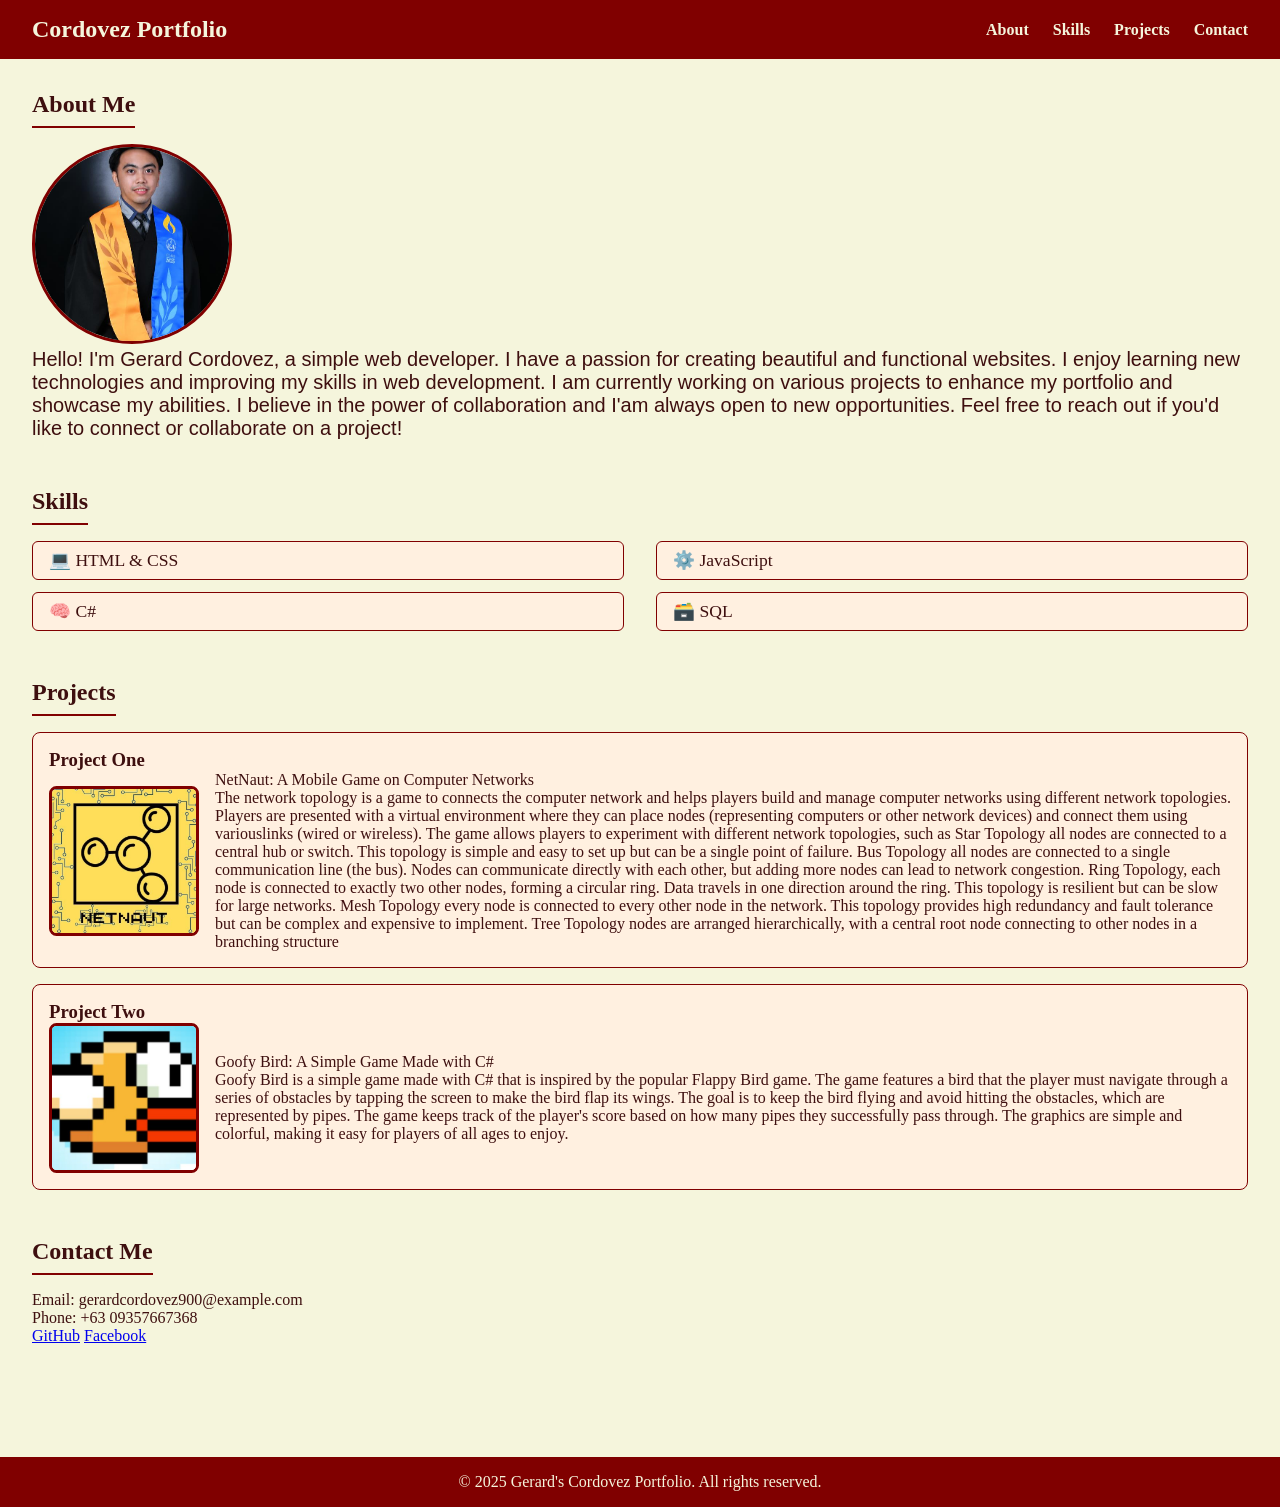
==== bruh.html @ c71d1fa4 "Initial commit: Portfolio Site" ====
<!DOCTYPE html>
<html lang="en">
<head>
  <meta charset="UTF-8" />
  <meta name="viewport" content="width=device-width, initial-scale=1.0" />
  <title>My Portfolio</title>
  <style>
    * {
      margin: 0;
      padding: 0;
      box-sizing: border-box;
      scroll-behavior: smooth;
      font-family: Verdana;
    }

    body {
      background-color: #f5f5dc; 
      color: #3e0f0f; 
      font-family: 'Poppins';
    }

    header {
      background-color: #800000; 
      padding: 1rem 2rem;
      color: beige;
      position: sticky;
      top: 0;
      z-index: 1000;
    }

    nav {
      display: flex;
      justify-content: space-between;
      align-items: center;
    }

    nav ul {
      list-style: none;
      display: flex;
      gap: 1.5rem;
    }

    nav a {
      color: beige;
      text-decoration: none;
      font-weight: bold;
    }

    nav a:hover {
      text-decoration: underline;
    }

    main {
      padding: 2rem;
    }

    section {
      margin-bottom: 3rem;
    }

    h2 {
      margin-bottom: 1rem;
      border-bottom: 2px solid maroon;
      display: inline-block;
      padding-bottom: 0.5rem;
    }

    .project {
    background-color: #fff0e0;
    border: 1px solid #800000;
    padding: 1rem;
    margin-bottom: 1rem;
    border-radius: 8px;
    transition: transform 0.3s, box-shadow 0.3s;
    }
    .project:hover {
    transform: scale(1.03);
    box-shadow: 0 4px 20px rgba(128, 0, 0, 0.3);
    background-color: #fef5e6;
    }   

    footer {
      background-color: #800000;
      color: beige;
      text-align: center;
      padding: 1rem;
      margin-top: 2rem;
    }   
    .profile-pic {
    width: 200px;
    height: 200px;
    border-radius: 50%;
    object-fit: cover;
    border: 3px solid #800000;
    } 
    .project-container {
    display: flex;
    align-items: center;
    gap: 1rem; 
    }
    .NetNaut-pic {
    width: 150px;
    height: 150px;
    border-radius: 5%;
    border: 3px solid #800000;
    object-fit: cover    
    }
    .Flappy-bird-pic {
    width: 150px;
    height: 150px;
    border-radius: 5%;
    border: 3px solid #800000;
    object-fit: cover;  
    }
    .skills-list {
    list-style: none;
    padding-left: 0;
    display: grid;
    grid-template-columns: 1fr 1fr;
    gap: 0.75rem 2rem;
    font-size: 1.1rem;
    }
    .skills-list li {
    background-color: #fff0e0;
    border: 1px solid #800000;
     padding: 0.5rem 1rem;
     border-radius: 6px;
     font-weight: 500;
    display: flex;
     align-items: center;
    gap: 0.5rem;
     transition: background-color 0.3s, transform 0.2s;
    }
    .skills-list li:hover {
     background-color: #fce9d8;
    transform: translateY(-2px);
    }
  </style>
</head>
<body>
  <header>
    <nav>
      <h1>Cordovez Portfolio</h1>
      <ul>
        <li><a href="#about">About</a></li>
        <li><a href="#skills">Skills</a></li>
        <li><a href="#projects">Projects</a></li>   
        <li><a href="#contact">Contact</a></li>
      </ul>
    </nav>
  </header>

  <main>
    <section id="about">
  <h2>About Me</h2>
  <div>
  <img src="profile.jpg" alt="Profile Picture" class="profile-pic" />
<p style="font-size: 20px; font-family: 'Poppins', sans-serif;">Hello! I'm Gerard Cordovez, a simple web developer. I have a passion for creating beautiful and functional websites. I enjoy learning new technologies and improving my skills in web development.
    I am currently working on various projects to enhance my portfolio and showcase my abilities. I believe in the power of collaboration and I'am always open to new opportunities. Feel free to reach out if you'd like to connect or collaborate on a project!
</p>
  </div>
</section>

    <section id="skills">
  <h2>Skills</h2>
  <ul class="skills-list">
    <li>💻 HTML & CSS</li>
    <li>⚙️ JavaScript</li>
    <li>🧠 C#</li>
    <li>🗃️ SQL</li>
  </ul>
</section>

    <section id="projects">
      <h2>Projects</h2>
      <div class="project">
        <h3>Project One</h3>
        <div class="project-container">
        <img src="NetNaut.jpg" alt="NetNaut Picture" class="NetNaut-pic" />
        <p>NetNaut: A Mobile Game on Computer Networks <br>
The network topology is a game to connects the computer network and helps players build 
and manage computer networks using different network topologies. Players are presented 
with a virtual environment where they can place nodes (representing computers or other 
network devices) and connect them using variouslinks (wired or wireless). The game allows 
players to experiment with different network topologies, such as Star Topology all nodes 
are connected to a central hub or switch. This topology is simple and easy to set up but can 
be a single point of failure. Bus Topology all nodes are connected to a single communication 
line (the bus). Nodes can communicate directly with each other, but adding more nodes can 
lead to network congestion. Ring Topology, each node is connected to exactly two other 
nodes, forming a circular ring. Data travels in one direction around the ring. This topology 
is resilient but can be slow for large networks. Mesh Topology every node is connected to 
every other node in the network. This topology provides high redundancy and fault 
tolerance but can be complex and expensive to implement. Tree Topology nodes are 
arranged hierarchically, with a central root node connecting to other nodes in a branching 
structure</p>
        </div>
    </div>
      <div class="project">
        <h3>Project Two</h3>
        <div class="project-container">
        <img src="Flappy Bird.jpg" alt="Flappy Bird Picture" class="Flappy-bird-pic" />
        <p>Goofy Bird: A Simple Game Made with C#<br>
        Goofy Bird is a simple game made with C# that is inspired by the popular Flappy Bird game.
        The game features a bird that the player must navigate through a series of obstacles by tapping the screen to make the bird flap its wings. 
        The goal is to keep the bird flying and avoid hitting the obstacles, which are represented by pipes. The game keeps track of the player's score based on how many pipes they successfully pass through. 
        The graphics are simple and colorful, making it easy for players of all ages to enjoy.</p>          
      </div>
    </section>

    <section id="contact">
      <h2>Contact Me</h2>
      <p>Email: gerardcordovez900@example.com</p>
      <p>Phone: +63 09357667368</p>
      <a href="https://github.com/Gerard1603" class="btn" target="_blank">GitHub</a>
  <a href="https://www.facebook.com/share/176tAjxJfA/?mibextid=wwXIfr" class="btn" target="_blank">Facebook</a>
    </section>
  </main>

  <footer>
    <p>&copy; 2025 Gerard's Cordovez Portfolio. All rights reserved.</p>
  </footer>
</body>
</html>
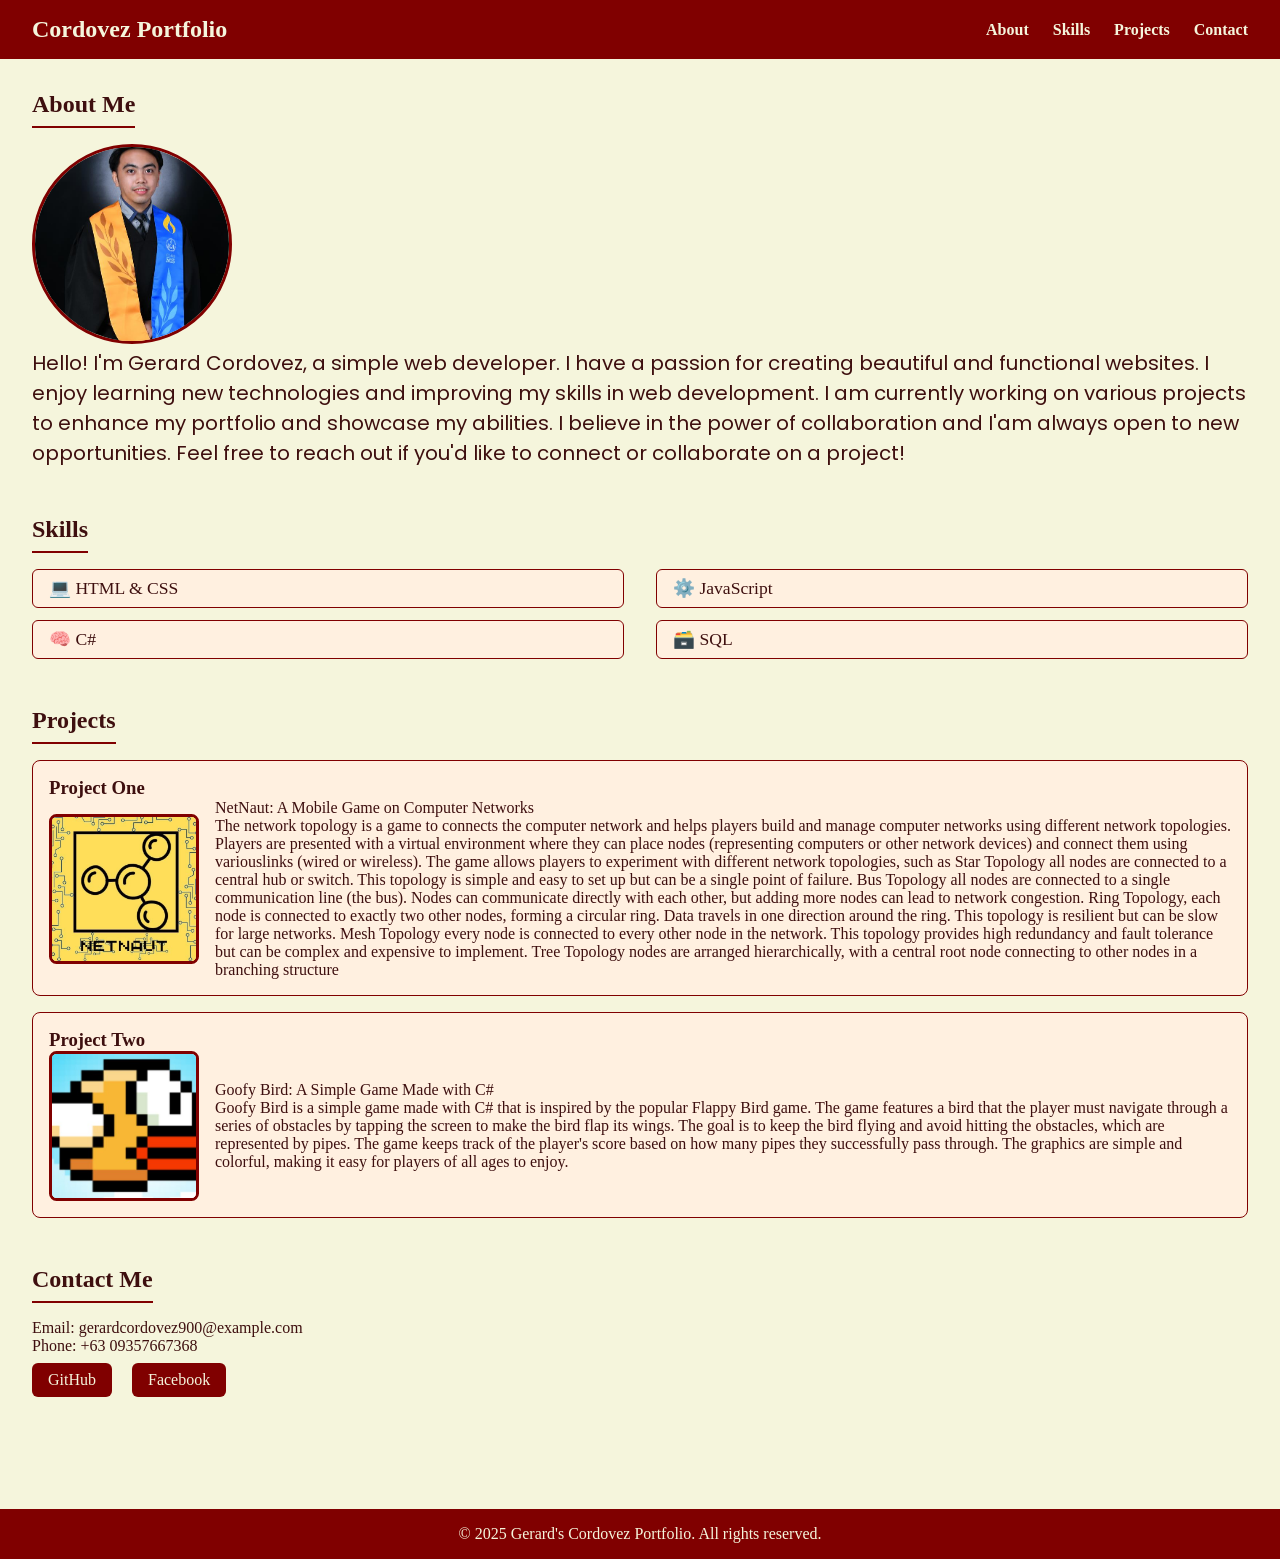
==== commit fe7dd192: "Initial commit" ====
--- a/bruh.html
+++ b/bruh.html
@@ -1,6 +1,7 @@
 <!DOCTYPE html>
 <html lang="en">
 <head>
+  <link href="https://fonts.googleapis.com/css2?family=Poppins&display=swap" rel="stylesheet">
   <meta charset="UTF-8" />
   <meta name="viewport" content="width=device-width, initial-scale=1.0" />
   <title>My Portfolio</title>
@@ -64,7 +65,6 @@
       display: inline-block;
       padding-bottom: 0.5rem;
     }
-
     .project {
     background-color: #fff0e0;
     border: 1px solid #800000;
@@ -74,11 +74,10 @@
     transition: transform 0.3s, box-shadow 0.3s;
     }
     .project:hover {
-    transform: scale(1.03);
-    box-shadow: 0 4px 20px rgba(128, 0, 0, 0.3);
-    background-color: #fef5e6;
+      transform: scale(1.03);
+      box-shadow: 0 4px 20px rgba(128, 0, 0, 0.3);
+      background-color: #fef5e6;
     }   
-
     footer {
       background-color: #800000;
       color: beige;
@@ -87,53 +86,68 @@
       margin-top: 2rem;
     }   
     .profile-pic {
-    width: 200px;
-    height: 200px;
-    border-radius: 50%;
-    object-fit: cover;
-    border: 3px solid #800000;
+      width: 200px;
+      height: 200px;
+      border-radius: 50%;
+      object-fit: cover;
+      border: 3px solid #800000;
     } 
     .project-container {
-    display: flex;
-    align-items: center;
-    gap: 1rem; 
+      display: flex;
+      align-items: center;
+      gap: 1rem; 
     }
     .NetNaut-pic {
-    width: 150px;
-    height: 150px;
-    border-radius: 5%;
-    border: 3px solid #800000;
-    object-fit: cover    
+      width: 150px;
+      height: 150px;
+      border-radius: 5%;
+      border: 3px solid #800000;
+      object-fit: cover;    
     }
     .Flappy-bird-pic {
-    width: 150px;
-    height: 150px;
-    border-radius: 5%;
-    border: 3px solid #800000;
-    object-fit: cover;  
+      width: 150px;
+      height: 150px;
+      border-radius: 5%;
+      border: 3px solid #800000;
+      object-fit: cover;  
     }
     .skills-list {
-    list-style: none;
-    padding-left: 0;
-    display: grid;
-    grid-template-columns: 1fr 1fr;
-    gap: 0.75rem 2rem;
-    font-size: 1.1rem;
+      list-style: none;
+      padding-left: 0;
+      display: grid;
+      grid-template-columns: 1fr 1fr;
+      gap: 0.75rem 2rem;
+      font-size: 1.1rem;
     }
     .skills-list li {
-    background-color: #fff0e0;
-    border: 1px solid #800000;
-     padding: 0.5rem 1rem;
-     border-radius: 6px;
-     font-weight: 500;
-    display: flex;
-     align-items: center;
-    gap: 0.5rem;
-     transition: background-color 0.3s, transform 0.2s;
+      background-color: #fff0e0;
+      border: 1px solid #800000;
+      padding: 0.5rem 1rem;
+      border-radius: 6px;
+      font-weight: 500;
+      display: flex;
+      align-items: center;
+      gap: 0.5rem;
+      transition: background-color 0.3s, transform 0.2s;
     }
     .skills-list li:hover {
-     background-color: #fce9d8;
-    transform: translateY(-2px);
+      background-color: #fce9d8;
+      transform: translateY(-2px);
+    }
+    .btn {
+      display: inline-block;
+      margin-top: 0.5rem;
+      margin-right: 1rem;
+      padding: 0.5rem 1rem;
+      background-color: #800000;
+      color: beige;
+      text-decoration: none;
+      border-radius: 6px;
+      transition: background-color 0.3s, transform 0.2s;
+    }
+    .btn:hover {
+      background-color: #a00000;
+      transform: scale(1.05);
     }
   </style>
 </head>
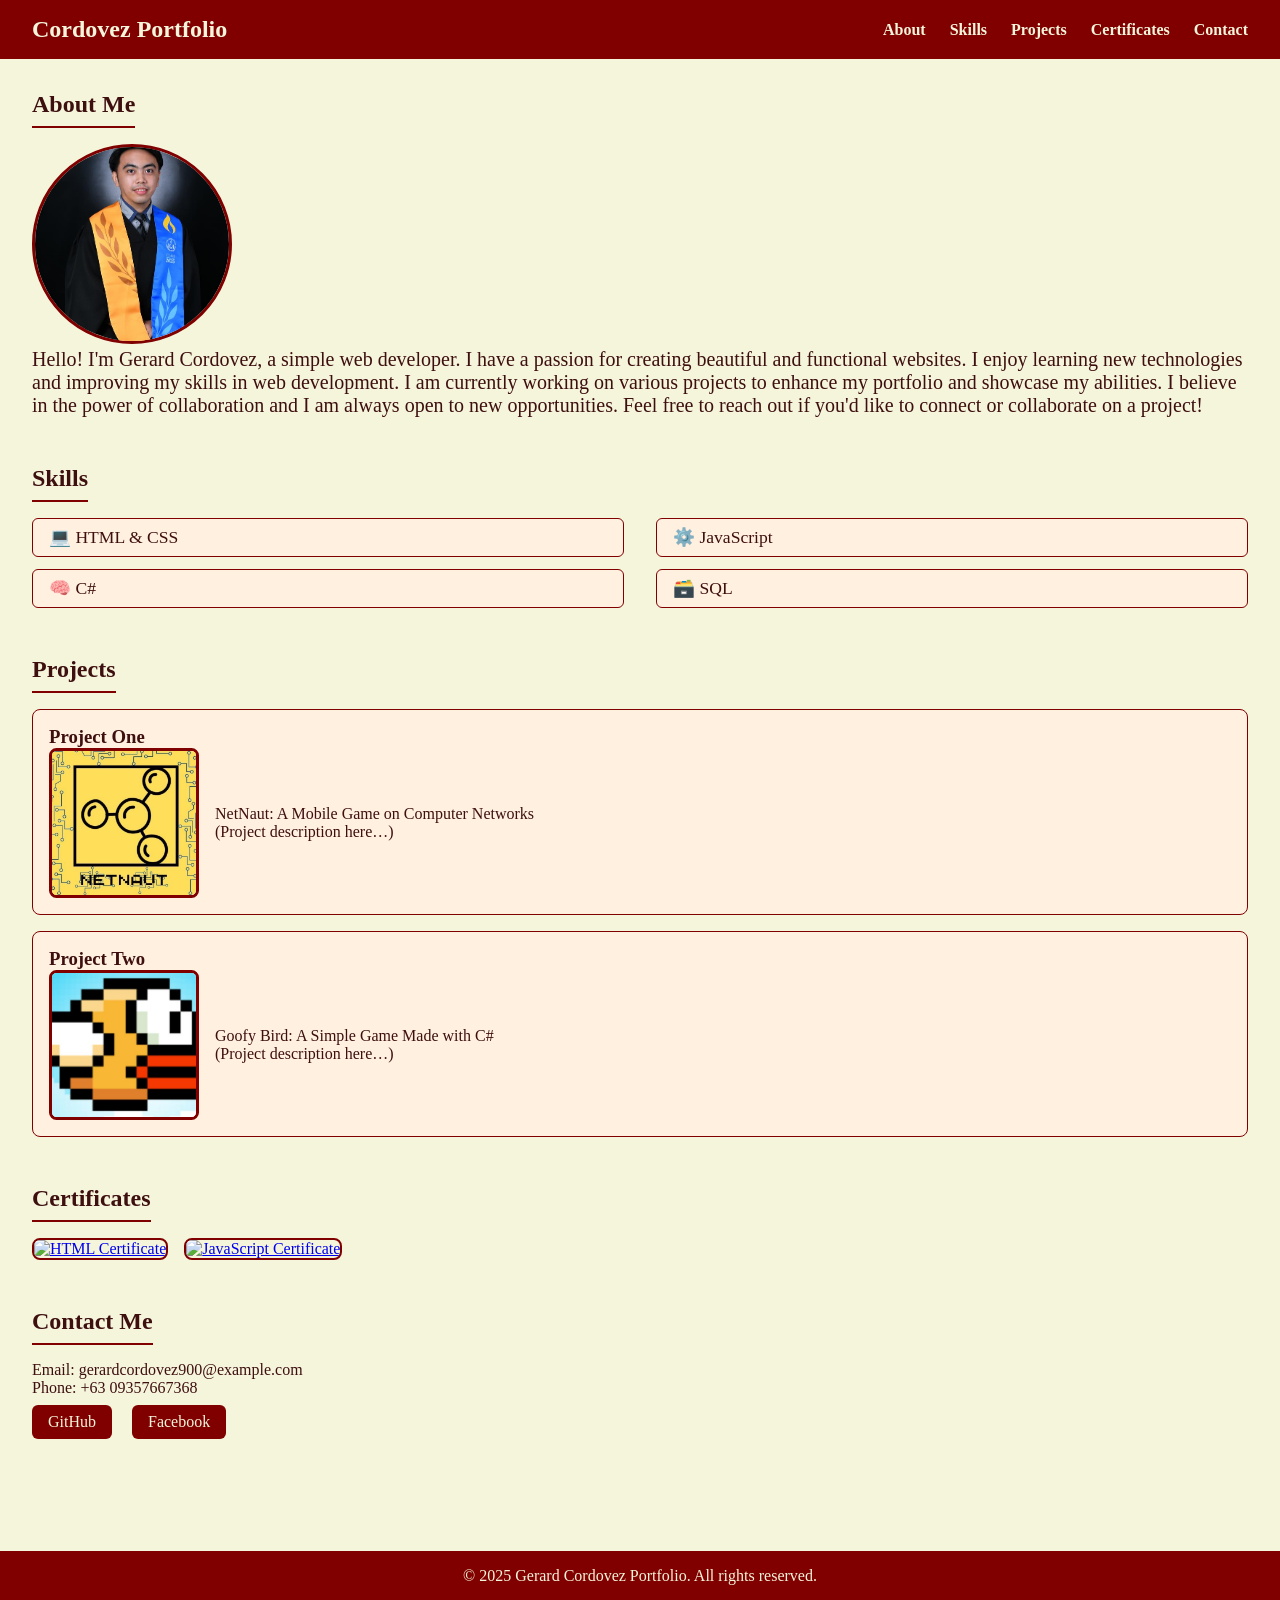
==== commit 1a0407f7: "Add Portfolio" ====
--- a/bruh.html
+++ b/bruh.html
@@ -65,52 +65,53 @@
       display: inline-block;
       padding-bottom: 0.5rem;
     }
+
     .project {
-    background-color: #fff0e0;
-    border: 1px solid #800000;
-    padding: 1rem;
-    margin-bottom: 1rem;
-    border-radius: 8px;
-    transition: transform 0.3s, box-shadow 0.3s;
-    }
+      background-color: #fff0e0;
+      border: 1px solid #800000;
+      padding: 1rem;
+      margin-bottom: 1rem;
+      border-radius: 8px;
+      transition: transform 0.3s, box-shadow 0.3s;
+    }
+
     .project:hover {
       transform: scale(1.03);
       box-shadow: 0 4px 20px rgba(128, 0, 0, 0.3);
       background-color: #fef5e6;
-    }   
+    }
+
     footer {
       background-color: #800000;
       color: beige;
       text-align: center;
       padding: 1rem;
       margin-top: 2rem;
-    }   
+    }
+
     .profile-pic {
       width: 200px;
       height: 200px;
       border-radius: 50%;
       object-fit: cover;
       border: 3px solid #800000;
-    } 
+    }
+
     .project-container {
       display: flex;
       align-items: center;
       gap: 1rem; 
     }
-    .NetNaut-pic {
+
+    .NetNaut-pic,
+    .Flappy-bird-pic {
       width: 150px;
       height: 150px;
       border-radius: 5%;
       border: 3px solid #800000;
       object-fit: cover;    
     }
-    .Flappy-bird-pic {
-      width: 150px;
-      height: 150px;
-      border-radius: 5%;
-      border: 3px solid #800000;
-      object-fit: cover;  
-    }
+
     .skills-list {
       list-style: none;
       padding-left: 0;
@@ -119,6 +120,7 @@
       gap: 0.75rem 2rem;
       font-size: 1.1rem;
     }
+
     .skills-list li {
       background-color: #fff0e0;
       border: 1px solid #800000;
@@ -130,10 +132,12 @@
       gap: 0.5rem;
       transition: background-color 0.3s, transform 0.2s;
     }
+
     .skills-list li:hover {
       background-color: #fce9d8;
       transform: translateY(-2px);
     }
+
     .btn {
       display: inline-block;
       margin-top: 0.5rem;
@@ -145,9 +149,34 @@
       border-radius: 6px;
       transition: background-color 0.3s, transform 0.2s;
     }
+
     .btn:hover {
       background-color: #a00000;
       transform: scale(1.05);
+    }
+
+    /* 🎓 Certificates section styling */
+    #certificates {
+      margin-bottom: 3rem;
+    }
+
+    .certificate-gallery {
+      display: flex;
+      flex-wrap: wrap;
+      gap: 1rem;
+    }
+
+    .certificate-img {
+      width: 250px;
+      height: auto;
+      border: 2px solid #800000;
+      border-radius: 8px;
+      transition: transform 0.3s, box-shadow 0.3s;
+    }
+
+    .certificate-img:hover {
+      transform: scale(1.05);
+      box-shadow: 0 4px 20px rgba(128, 0, 0, 0.3);
     }
   </style>
 </head>
@@ -158,7 +187,8 @@
       <ul>
         <li><a href="#about">About</a></li>
         <li><a href="#skills">Skills</a></li>
-        <li><a href="#projects">Projects</a></li>   
+        <li><a href="#projects">Projects</a></li>
+        <li><a href="#certificates">Certificates</a></li> <!-- 🔥 Added Certificates nav link -->
         <li><a href="#contact">Contact</a></li>
       </ul>
     </nav>
@@ -166,72 +196,74 @@
 
   <main>
     <section id="about">
-  <h2>About Me</h2>
-  <div>
-  <img src="profile.jpg" alt="Profile Picture" class="profile-pic" />
-<p style="font-size: 20px; font-family: 'Poppins', sans-serif;">Hello! I'm Gerard Cordovez, a simple web developer. I have a passion for creating beautiful and functional websites. I enjoy learning new technologies and improving my skills in web development.
-    I am currently working on various projects to enhance my portfolio and showcase my abilities. I believe in the power of collaboration and I'am always open to new opportunities. Feel free to reach out if you'd like to connect or collaborate on a project!
-</p>
-  </div>
-</section>
+      <h2>About Me</h2>
+      <div>
+        <img src="profile.jpg" alt="Profile Picture" class="profile-pic" />
+        <p style="font-size: 20px;">Hello! I'm Gerard Cordovez, a simple web developer. I have a passion for creating beautiful and functional websites. I enjoy learning new technologies and improving my skills in web development.
+        I am currently working on various projects to enhance my portfolio and showcase my abilities. I believe in the power of collaboration and I am always open to new opportunities. Feel free to reach out if you'd like to connect or collaborate on a project!</p>
+      </div>
+    </section>
 
     <section id="skills">
-  <h2>Skills</h2>
-  <ul class="skills-list">
-    <li>💻 HTML & CSS</li>
-    <li>⚙️ JavaScript</li>
-    <li>🧠 C#</li>
-    <li>🗃️ SQL</li>
-  </ul>
-</section>
+      <h2>Skills</h2>
+      <ul class="skills-list">
+        <li>💻 HTML & CSS</li>
+        <li>⚙️ JavaScript</li>
+        <li>🧠 C#</li>
+        <li>🗃️ SQL</li>
+      </ul>
+    </section>
 
     <section id="projects">
       <h2>Projects</h2>
       <div class="project">
         <h3>Project One</h3>
         <div class="project-container">
-        <img src="NetNaut.jpg" alt="NetNaut Picture" class="NetNaut-pic" />
-        <p>NetNaut: A Mobile Game on Computer Networks <br>
-The network topology is a game to connects the computer network and helps players build 
-and manage computer networks using different network topologies. Players are presented 
-with a virtual environment where they can place nodes (representing computers or other 
-network devices) and connect them using variouslinks (wired or wireless). The game allows 
-players to experiment with different network topologies, such as Star Topology all nodes 
-are connected to a central hub or switch. This topology is simple and easy to set up but can 
-be a single point of failure. Bus Topology all nodes are connected to a single communication 
-line (the bus). Nodes can communicate directly with each other, but adding more nodes can 
-lead to network congestion. Ring Topology, each node is connected to exactly two other 
-nodes, forming a circular ring. Data travels in one direction around the ring. This topology 
-is resilient but can be slow for large networks. Mesh Topology every node is connected to 
-every other node in the network. This topology provides high redundancy and fault 
-tolerance but can be complex and expensive to implement. Tree Topology nodes are 
-arranged hierarchically, with a central root node connecting to other nodes in a branching 
-structure</p>
+          <img src="NetNaut.jpg" alt="NetNaut Picture" class="NetNaut-pic" />
+          <p>NetNaut: A Mobile Game on Computer Networks <br>
+            (Project description here…)
+          </p>
         </div>
-    </div>
+      </div>
+
       <div class="project">
         <h3>Project Two</h3>
         <div class="project-container">
-        <img src="Flappy Bird.jpg" alt="Flappy Bird Picture" class="Flappy-bird-pic" />
-        <p>Goofy Bird: A Simple Game Made with C#<br>
-        Goofy Bird is a simple game made with C# that is inspired by the popular Flappy Bird game.
-        The game features a bird that the player must navigate through a series of obstacles by tapping the screen to make the bird flap its wings. 
-        The goal is to keep the bird flying and avoid hitting the obstacles, which are represented by pipes. The game keeps track of the player's score based on how many pipes they successfully pass through. 
-        The graphics are simple and colorful, making it easy for players of all ages to enjoy.</p>          
-      </div>
-    </section>
+          <img src="Flappy Bird.jpg" alt="Flappy Bird Picture" class="Flappy-bird-pic" />
+          <p>Goofy Bird: A Simple Game Made with C#<br>
+            (Project description here…)
+          </p>
+        </div>
+      </div>
+    </section>
+
+    <!-- 🎓 START Certificate Section -->
+    <section id="certificates">
+      <h2>Certificates</h2>
+      <div class="certificate-gallery">
+        <!-- 📝 Replace these with your actual image or PDF links -->
+        <a href="certificates/udemy-html.jpg" target="_blank">
+          <img src="certificates/udemy-html.jpg" alt="HTML Certificate" class="certificate-img" />
+        </a>
+        <a href="certificates/udemy-js.jpg" target="_blank">
+          <img src="certificates/udemy-js.jpg" alt="JavaScript Certificate" class="certificate-img" />
+        </a>
+        <!-- ➕ Add more certificates here as needed -->
+      </div>
+    </section>
+    <!-- 🎓 END Certificate Section -->
 
     <section id="contact">
       <h2>Contact Me</h2>
       <p>Email: gerardcordovez900@example.com</p>
       <p>Phone: +63 09357667368</p>
       <a href="https://github.com/Gerard1603" class="btn" target="_blank">GitHub</a>
-  <a href="https://www.facebook.com/share/176tAjxJfA/?mibextid=wwXIfr" class="btn" target="_blank">Facebook</a>
+      <a href="https://www.facebook.com/share/176tAjxJfA/?mibextid=wwXIfr" class="btn" target="_blank">Facebook</a>
     </section>
   </main>
 
   <footer>
-    <p>&copy; 2025 Gerard's Cordovez Portfolio. All rights reserved.</p>
+    <p>&copy; 2025 Gerard Cordovez Portfolio. All rights reserved.</p>
   </footer>
 </body>
 </html>
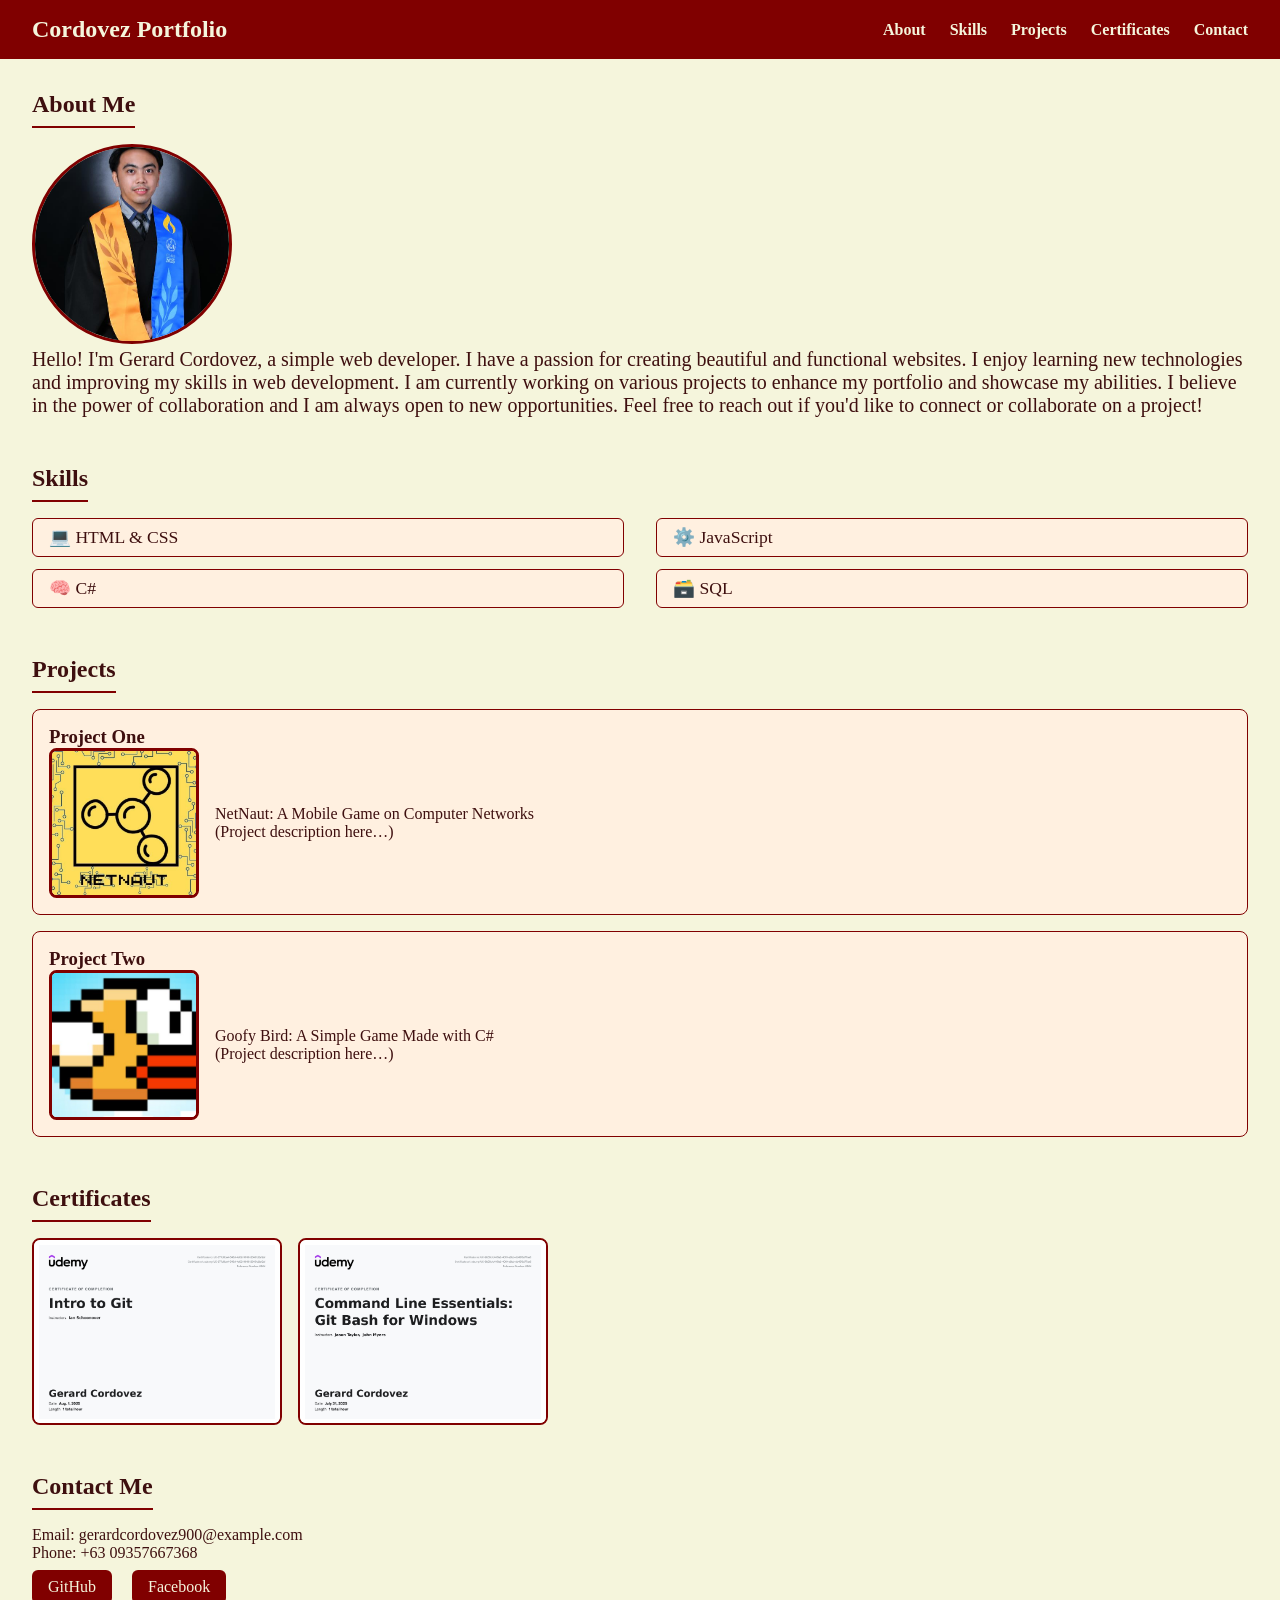
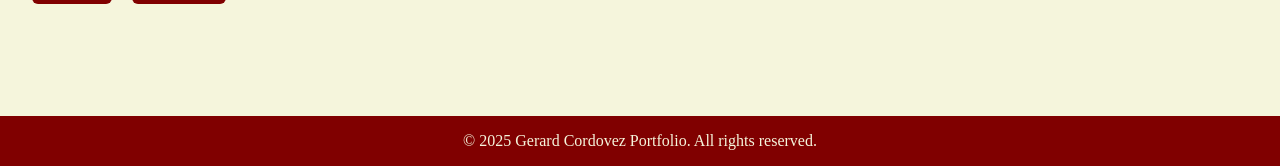
==== commit 749b09ae: "Add Portfolio" ====
--- a/bruh.html
+++ b/bruh.html
@@ -242,11 +242,9 @@
       <h2>Certificates</h2>
       <div class="certificate-gallery">
         <!-- 📝 Replace these with your actual image or PDF links -->
-        <a href="certificates/udemy-html.jpg" target="_blank">
-          <img src="certificates/udemy-html.jpg" alt="HTML Certificate" class="certificate-img" />
+          <img src="Intro to Git.jpg" alt="HTML Certificate" class="certificate-img" />
         </a>
-        <a href="certificates/udemy-js.jpg" target="_blank">
-          <img src="certificates/udemy-js.jpg" alt="JavaScript Certificate" class="certificate-img" />
+          <img src="Git Bash for Windows.jpg" alt="JavaScript Certificate" class="certificate-img" />
         </a>
         <!-- ➕ Add more certificates here as needed -->
       </div>
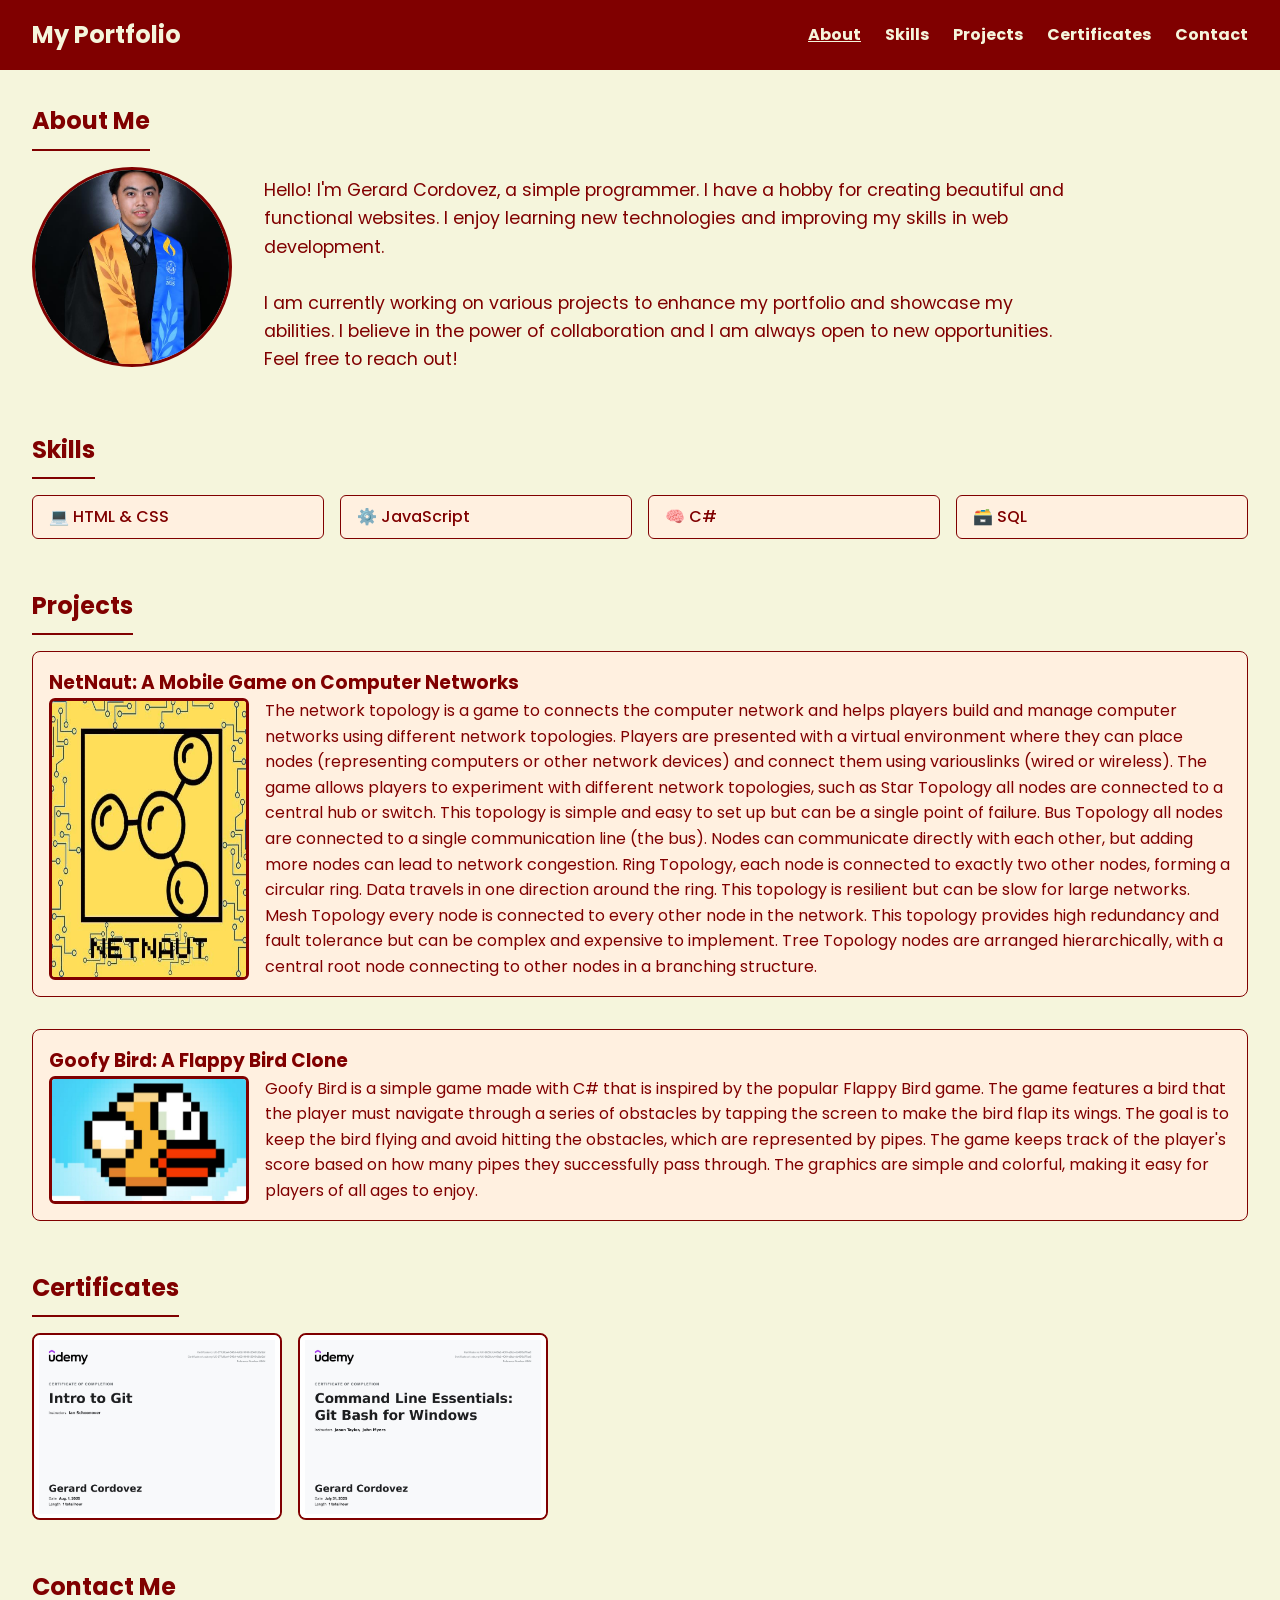
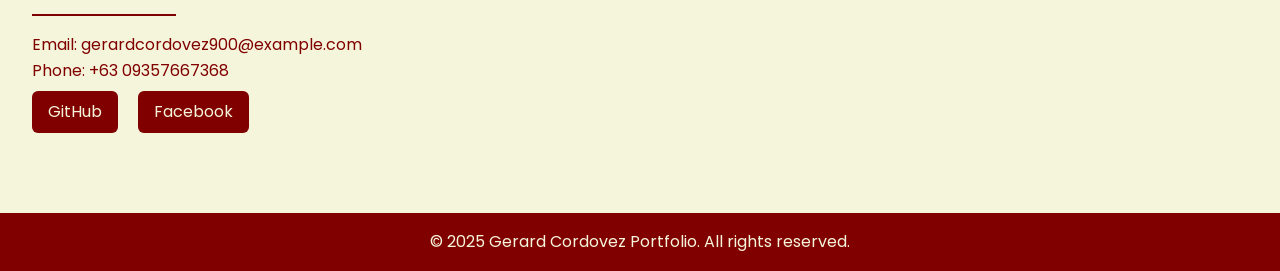
==== commit 53d495b1: "Add Portfolio" ====
--- a/bruh.html
+++ b/bruh.html
@@ -4,26 +4,33 @@
   <link href="https://fonts.googleapis.com/css2?family=Poppins&display=swap" rel="stylesheet">
   <meta charset="UTF-8" />
   <meta name="viewport" content="width=device-width, initial-scale=1.0" />
-  <title>My Portfolio</title>
+  <title>Gerard Cordovez | Portfolio</title>
   <style>
+    :root {
+      --maroon: #800000;
+      --beige: #f5f5dc;
+      --light-beige: #fff0e0;
+      --accent-hover: #a00000;
+    }
+
     * {
       margin: 0;
       padding: 0;
       box-sizing: border-box;
       scroll-behavior: smooth;
-      font-family: Verdana;
+      font-family: 'Poppins', sans-serif;
     }
 
     body {
-      background-color: #f5f5dc; 
-      color: #3e0f0f; 
-      font-family: 'Poppins';
+      background-color: var(--beige);
+      color: var(--maroon);
+      line-height: 1.6;
     }
 
     header {
-      background-color: #800000; 
+      background-color: var(--maroon);
       padding: 1rem 2rem;
-      color: beige;
+      color: var(--beige);
       position: sticky;
       top: 0;
       z-index: 1000;
@@ -33,21 +40,28 @@
       display: flex;
       justify-content: space-between;
       align-items: center;
+      flex-wrap: wrap;
+    }
+
+    nav h1 {
+      font-size: 1.5rem;
     }
 
     nav ul {
       list-style: none;
       display: flex;
       gap: 1.5rem;
+      flex-wrap: wrap;
     }
 
     nav a {
-      color: beige;
+      color: var(--beige);
       text-decoration: none;
       font-weight: bold;
     }
 
-    nav a:hover {
+    nav a:hover,
+    nav a.active {
       text-decoration: underline;
     }
 
@@ -61,32 +75,9 @@
 
     h2 {
       margin-bottom: 1rem;
-      border-bottom: 2px solid maroon;
+      border-bottom: 2px solid var(--maroon);
       display: inline-block;
       padding-bottom: 0.5rem;
-    }
-
-    .project {
-      background-color: #fff0e0;
-      border: 1px solid #800000;
-      padding: 1rem;
-      margin-bottom: 1rem;
-      border-radius: 8px;
-      transition: transform 0.3s, box-shadow 0.3s;
-    }
-
-    .project:hover {
-      transform: scale(1.03);
-      box-shadow: 0 4px 20px rgba(128, 0, 0, 0.3);
-      background-color: #fef5e6;
-    }
-
-    footer {
-      background-color: #800000;
-      color: beige;
-      text-align: center;
-      padding: 1rem;
-      margin-top: 2rem;
     }
 
     .profile-pic {
@@ -94,36 +85,26 @@
       height: 200px;
       border-radius: 50%;
       object-fit: cover;
-      border: 3px solid #800000;
-    }
-
-    .project-container {
-      display: flex;
-      align-items: center;
-      gap: 1rem; 
-    }
-
-    .NetNaut-pic,
-    .Flappy-bird-pic {
-      width: 150px;
-      height: 150px;
-      border-radius: 5%;
-      border: 3px solid #800000;
-      object-fit: cover;    
+      border: 3px solid var(--maroon);
+      margin-bottom: 1rem;
+    }
+
+    .about-text {
+      font-size: 1.1rem;
+      max-width: 800px;
     }
 
     .skills-list {
+      display: grid;
+      grid-template-columns: repeat(auto-fit, minmax(150px, 1fr));
+      gap: 1rem;
       list-style: none;
-      padding-left: 0;
-      display: grid;
-      grid-template-columns: 1fr 1fr;
-      gap: 0.75rem 2rem;
-      font-size: 1.1rem;
+      padding: 0;
     }
 
     .skills-list li {
-      background-color: #fff0e0;
-      border: 1px solid #800000;
+      background-color: var(--light-beige);
+      border: 1px solid var(--maroon);
       padding: 0.5rem 1rem;
       border-radius: 6px;
       font-weight: 500;
@@ -136,6 +117,52 @@
     .skills-list li:hover {
       background-color: #fce9d8;
       transform: translateY(-2px);
+    }
+
+    .project {
+      background-color: var(--light-beige);
+      border: 1px solid var(--maroon);
+      padding: 1rem;
+      margin-bottom: 2rem;
+      border-radius: 8px;
+      transition: transform 0.3s, box-shadow 0.3s;
+    }
+
+    .project:hover {
+      transform: scale(1.03);
+      box-shadow: 0 4px 20px rgba(128, 0, 0, 0.3);
+    }
+
+    .project-container {
+      display: flex;
+      flex-direction: column;
+      gap: 1rem;
+    }
+
+    .project-container img {
+      width: 100%;
+      max-width: 200px;
+      height: auto;
+      border-radius: 6px;
+      border: 3px solid var(--maroon);
+    }
+
+    .certificate-gallery {
+      display: flex;
+      flex-wrap: wrap;
+      gap: 1rem;
+    }
+
+    .certificate-img {
+      width: 250px;
+      border: 2px solid var(--maroon);
+      border-radius: 8px;
+      transition: transform 0.3s, box-shadow 0.3s;
+    }
+
+    .certificate-img:hover {
+      transform: scale(1.05);
+      box-shadow: 0 4px 20px rgba(128, 0, 0, 0.3);
     }
 
     .btn {
@@ -143,67 +170,70 @@
       margin-top: 0.5rem;
       margin-right: 1rem;
       padding: 0.5rem 1rem;
-      background-color: #800000;
-      color: beige;
+      background-color: var(--maroon);
+      color: var(--beige);
       text-decoration: none;
       border-radius: 6px;
       transition: background-color 0.3s, transform 0.2s;
     }
 
     .btn:hover {
-      background-color: #a00000;
+      background-color: var(--accent-hover);
       transform: scale(1.05);
     }
 
-    /* 🎓 Certificates section styling */
-    #certificates {
-      margin-bottom: 3rem;
-    }
-
-    .certificate-gallery {
-      display: flex;
-      flex-wrap: wrap;
-      gap: 1rem;
-    }
-
-    .certificate-img {
-      width: 250px;
-      height: auto;
-      border: 2px solid #800000;
-      border-radius: 8px;
-      transition: transform 0.3s, box-shadow 0.3s;
-    }
-
-    .certificate-img:hover {
-      transform: scale(1.05);
-      box-shadow: 0 4px 20px rgba(128, 0, 0, 0.3);
+    footer {
+      background-color: var(--maroon);
+      color: var(--beige);
+      text-align: center;
+      padding: 1rem;
+    }
+
+    /* Responsive layout */
+    @media (min-width: 768px) {
+      .project-container {
+        flex-direction: row;
+      }
+
+      .about-flex {
+        display: flex;
+        gap: 2rem;
+        align-items: center;
+      }
     }
   </style>
 </head>
 <body>
+
   <header>
     <nav>
-      <h1>Cordovez Portfolio</h1>
+      <h1>My Portfolio</h1>
       <ul>
-        <li><a href="#about">About</a></li>
+        <li><a href="#about" class="active">About</a></li>
         <li><a href="#skills">Skills</a></li>
         <li><a href="#projects">Projects</a></li>
-        <li><a href="#certificates">Certificates</a></li> <!-- 🔥 Added Certificates nav link -->
+        <li><a href="#certificates">Certificates</a></li>
         <li><a href="#contact">Contact</a></li>
       </ul>
     </nav>
   </header>
 
   <main>
+
+    <!-- ✏️ About Section -->
     <section id="about">
       <h2>About Me</h2>
-      <div>
+      <div class="about-flex">
         <img src="profile.jpg" alt="Profile Picture" class="profile-pic" />
-        <p style="font-size: 20px;">Hello! I'm Gerard Cordovez, a simple web developer. I have a passion for creating beautiful and functional websites. I enjoy learning new technologies and improving my skills in web development.
-        I am currently working on various projects to enhance my portfolio and showcase my abilities. I believe in the power of collaboration and I am always open to new opportunities. Feel free to reach out if you'd like to connect or collaborate on a project!</p>
+        <p class="about-text">
+          Hello! I'm Gerard Cordovez, a simple programmer. I have a hobby for creating beautiful and functional websites. I enjoy learning new technologies and improving my skills in web development.
+          <br><br>
+          I am currently working on various projects to enhance my portfolio and showcase my abilities. I believe in the power of collaboration and I am always open to new opportunities. Feel free to reach out!
+        </p>
       </div>
     </section>
 
+    <!-- ✏️ Skills Section -->
     <section id="skills">
       <h2>Skills</h2>
       <ul class="skills-list">
@@ -214,43 +244,59 @@
       </ul>
     </section>
 
+    <!-- ✏️ Projects Section -->
     <section id="projects">
       <h2>Projects</h2>
+
       <div class="project">
-        <h3>Project One</h3>
+        <h3>NetNaut: A Mobile Game on Computer Networks</h3>
         <div class="project-container">
-          <img src="NetNaut.jpg" alt="NetNaut Picture" class="NetNaut-pic" />
-          <p>NetNaut: A Mobile Game on Computer Networks <br>
-            (Project description here…)
+          <img src="NetNaut.jpg" alt="NetNaut Picture" />
+          <p>
+            The network topology is a game to connects the computer network and helps players build 
+and manage computer networks using different network topologies. Players are presented 
+with a virtual environment where they can place nodes (representing computers or other 
+network devices) and connect them using variouslinks (wired or wireless). The game allows 
+players to experiment with different network topologies, such as Star Topology all nodes 
+are connected to a central hub or switch. This topology is simple and easy to set up but can 
+be a single point of failure. Bus Topology all nodes are connected to a single communication 
+line (the bus). Nodes can communicate directly with each other, but adding more nodes can 
+lead to network congestion. Ring Topology, each node is connected to exactly two other 
+nodes, forming a circular ring. Data travels in one direction around the ring. This topology 
+is resilient but can be slow for large networks. Mesh Topology every node is connected to 
+every other node in the network. This topology provides high redundancy and fault 
+tolerance but can be complex and expensive to implement. Tree Topology nodes are 
+arranged hierarchically, with a central root node connecting to other nodes in a branching 
+structure.
           </p>
         </div>
       </div>
 
       <div class="project">
-        <h3>Project Two</h3>
+        <h3>Goofy Bird: A Flappy Bird Clone</h3>
         <div class="project-container">
-          <img src="Flappy Bird.jpg" alt="Flappy Bird Picture" class="Flappy-bird-pic" />
-          <p>Goofy Bird: A Simple Game Made with C#<br>
-            (Project description here…)
+          <img src="Flappy Bird.jpg" alt="Flappy Bird Picture" />
+          <p>
+            Goofy Bird is a simple game made with C# that is inspired by the popular Flappy Bird game.
+        The game features a bird that the player must navigate through a series of obstacles by tapping the screen to make the bird flap its wings. 
+        The goal is to keep the bird flying and avoid hitting the obstacles, which are represented by pipes. The game keeps track of the player's score based on how many pipes they successfully pass through. 
+        The graphics are simple and colorful, making it easy for players of all ages to enjoy.
           </p>
         </div>
       </div>
     </section>
 
-    <!-- 🎓 START Certificate Section -->
+    <!-- ✏️ Certificates Section -->
     <section id="certificates">
       <h2>Certificates</h2>
       <div class="certificate-gallery">
-        <!-- 📝 Replace these with your actual image or PDF links -->
-          <img src="Intro to Git.jpg" alt="HTML Certificate" class="certificate-img" />
-        </a>
-          <img src="Git Bash for Windows.jpg" alt="JavaScript Certificate" class="certificate-img" />
-        </a>
-        <!-- ➕ Add more certificates here as needed -->
+        <img src="Intro to Git.jpg" alt="Git Certificate" class="certificate-img" />
+        <img src="Git Bash for Windows.jpg" alt="Git Bash Certificate" class="certificate-img" />
+        <!-- ➕ Add more certificate images -->
       </div>
     </section>
-    <!-- 🎓 END Certificate Section -->
-
+
+    <!-- ✏️ Contact Section -->
     <section id="contact">
       <h2>Contact Me</h2>
       <p>Email: gerardcordovez900@example.com</p>
@@ -263,5 +309,6 @@
   <footer>
     <p>&copy; 2025 Gerard Cordovez Portfolio. All rights reserved.</p>
   </footer>
+
 </body>
 </html>
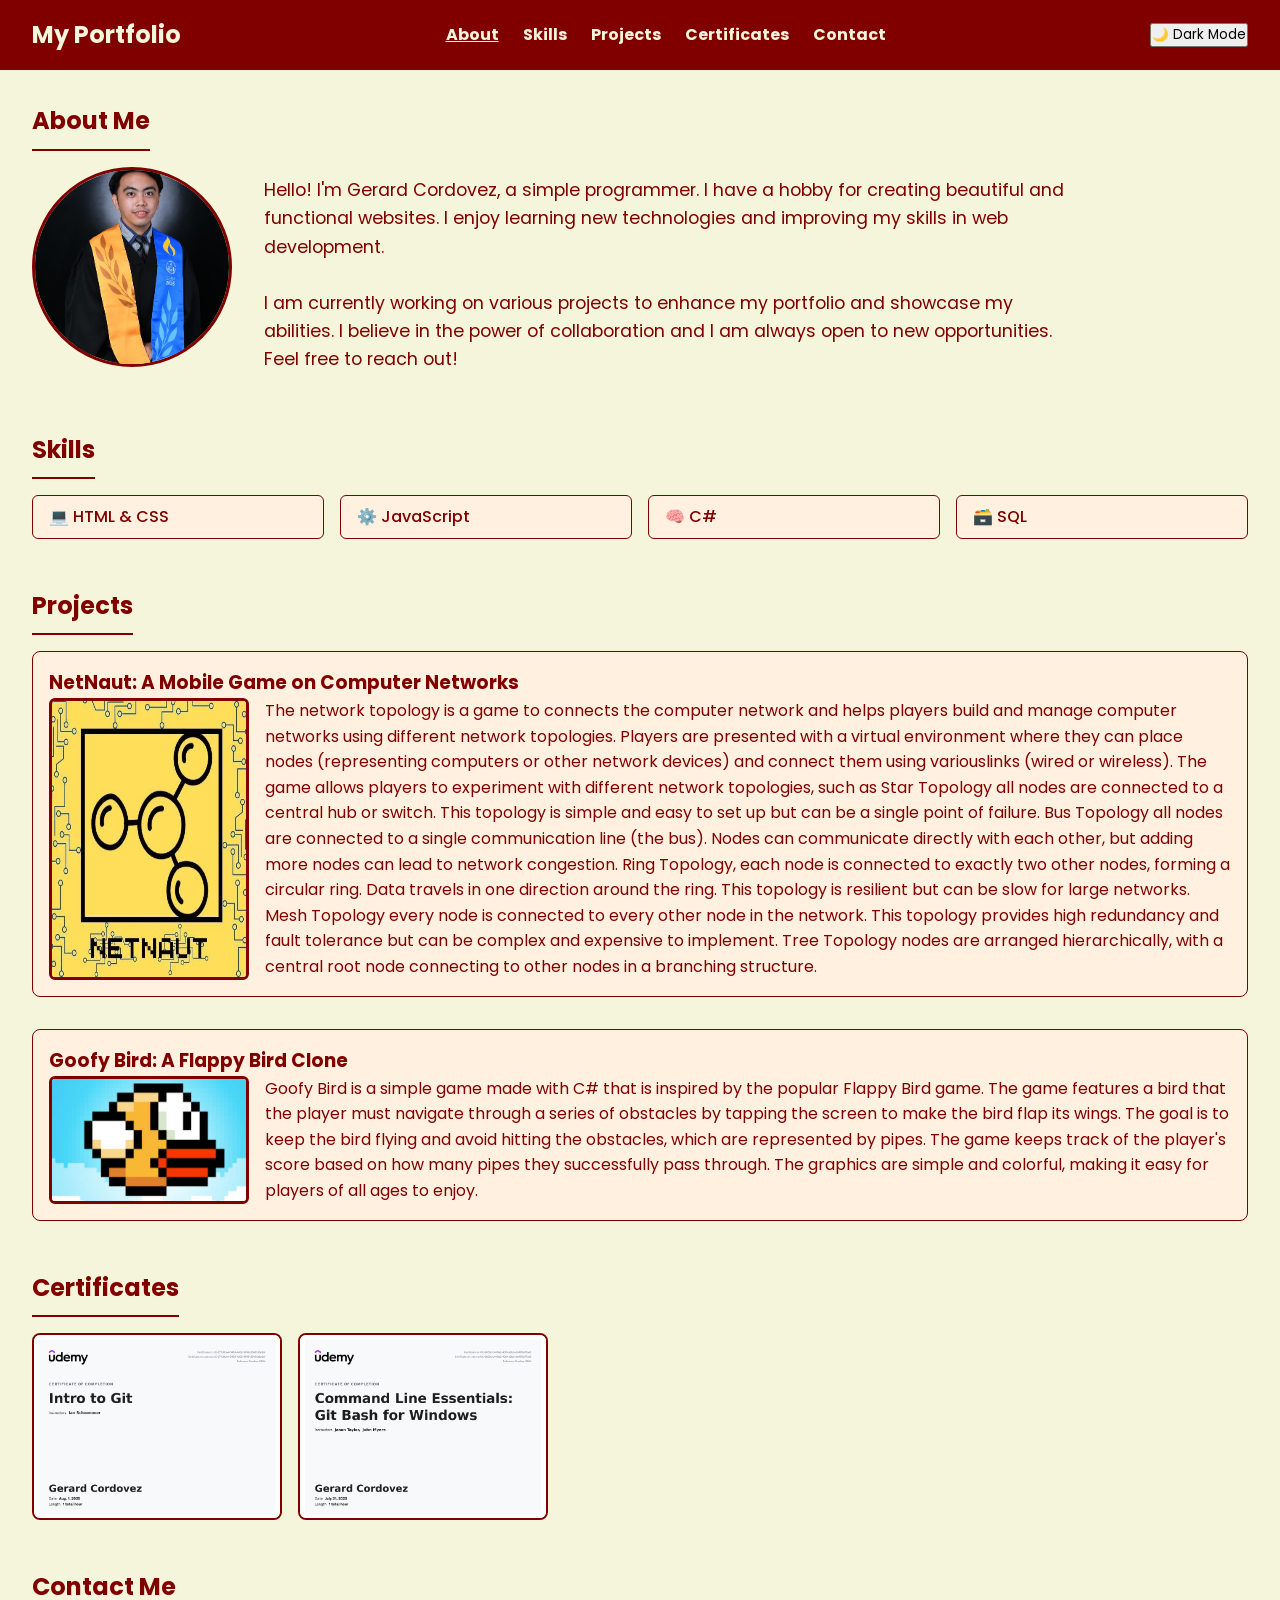
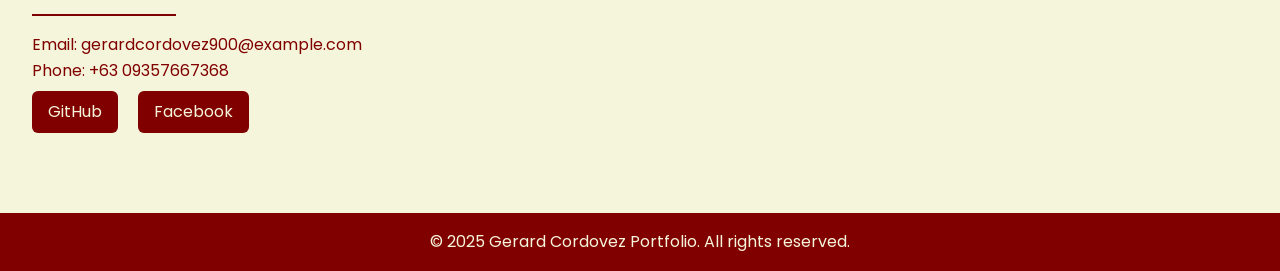
==== commit 3651a9de: "Add Portfolio" ====
--- a/bruh.html
+++ b/bruh.html
@@ -189,6 +189,43 @@
       padding: 1rem;
     }
 
+    body.dark-mode {
+  background-color: #121212;
+  color: #f5f5dc;
+}
+
+body.dark-mode header,
+body.dark-mode footer {
+  background-color: #1e1e1e;
+  color: #f5f5dc;
+}
+
+body.dark-mode nav a {
+  color: #f5f5dc;
+}
+
+body.dark-mode nav a:hover,
+body.dark-mode nav a.active {
+  text-decoration: underline;
+}
+
+body.dark-mode .skills-list li,
+body.dark-mode .project,
+body.dark-mode .certificate-img {
+  background-color: #1f1f1f;
+  border-color: #f5f5dc;
+}
+
+body.dark-mode .btn {
+  background-color: #333;
+  color: #f5f5dc;
+}
+
+body.dark-mode .btn:hover {
+  background-color: #444;
+}
+
+
     /* Responsive layout */
     @media (min-width: 768px) {
       .project-container {
@@ -215,6 +252,7 @@
         <li><a href="#certificates">Certificates</a></li>
         <li><a href="#contact">Contact</a></li>
       </ul>
+      <button class="toggle-btn" onclick="toggleDarkMode()">🌙 Dark Mode</button>
     </nav>
   </header>
 
@@ -310,5 +348,19 @@
     <p>&copy; 2025 Gerard Cordovez Portfolio. All rights reserved.</p>
   </footer>
 
+  <script>
+  function toggleDarkMode() {
+    document.body.classList.toggle("dark-mode");
+
+    const btn = document.querySelector(".toggle-btn");
+    if (document.body.classList.contains("dark-mode")) {
+      btn.textContent = "☀️ Light Mode";
+    } else {
+      btn.textContent = "🌙 Dark Mode";
+    }
+  }
+</script>
+
+
 </body>
 </html>
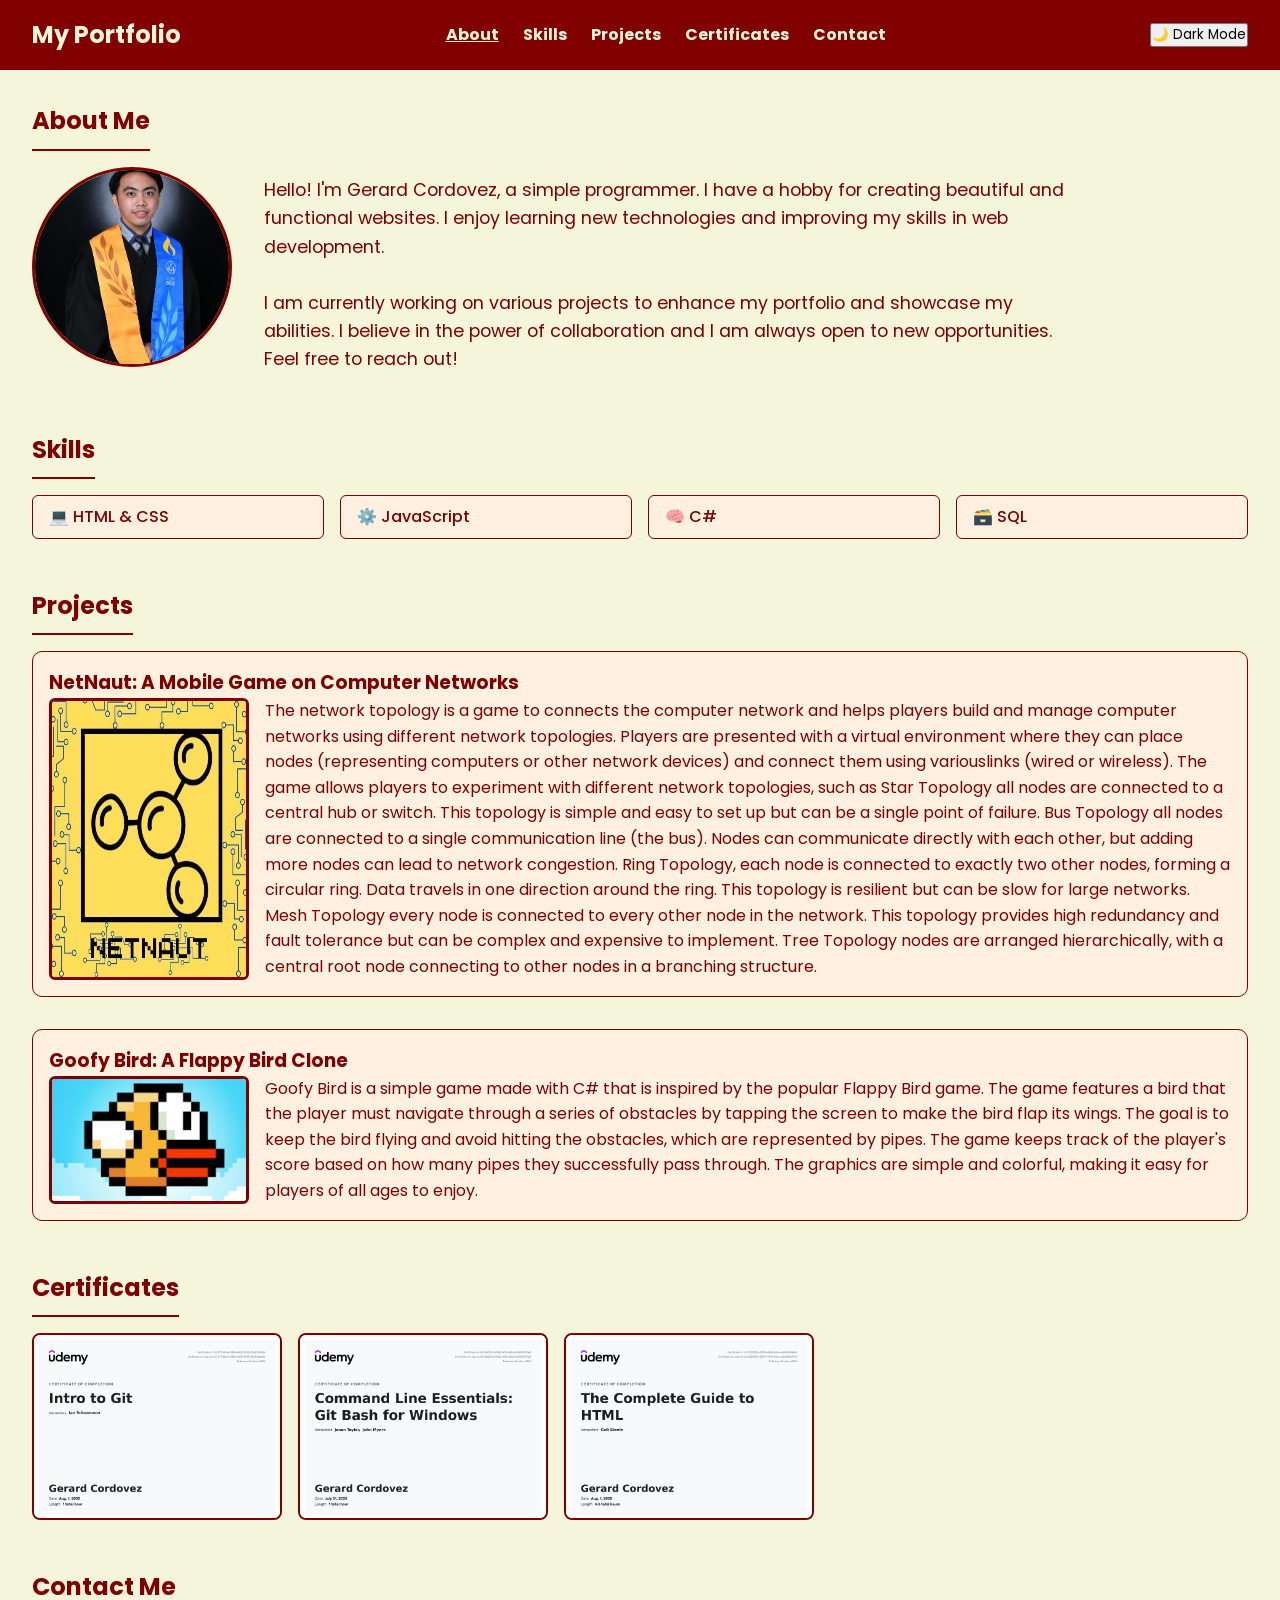
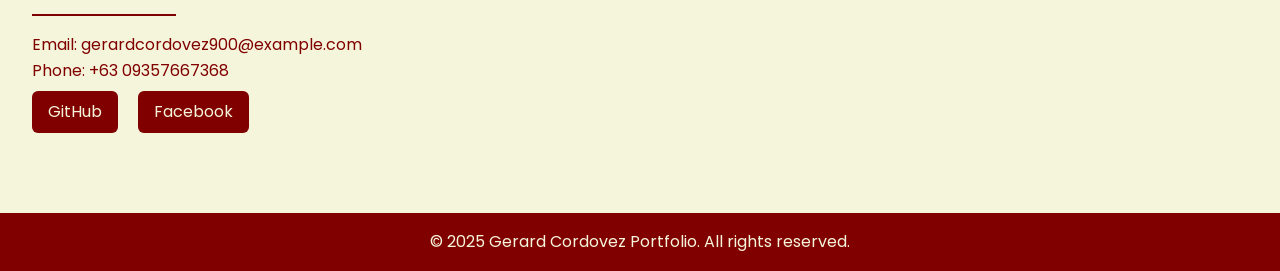
==== commit 37d250be: "Add Portfolio" ====
--- a/bruh.html
+++ b/bruh.html
@@ -124,7 +124,7 @@
       border: 1px solid var(--maroon);
       padding: 1rem;
       margin-bottom: 2rem;
-      border-radius: 8px;
+      border-radius: 10px;
       transition: transform 0.3s, box-shadow 0.3s;
     }
 
@@ -330,6 +330,7 @@
       <div class="certificate-gallery">
         <img src="Intro to Git.jpg" alt="Git Certificate" class="certificate-img" />
         <img src="Git Bash for Windows.jpg" alt="Git Bash Certificate" class="certificate-img" />
+        <img src ="The Complete Guide to HTML.jpg" alt="HTML Certificate" class="certificate-img" /> 
         <!-- ➕ Add more certificate images -->
       </div>
     </section>
@@ -360,7 +361,5 @@
     }
   }
 </script>
-
-
 </body>
 </html>
